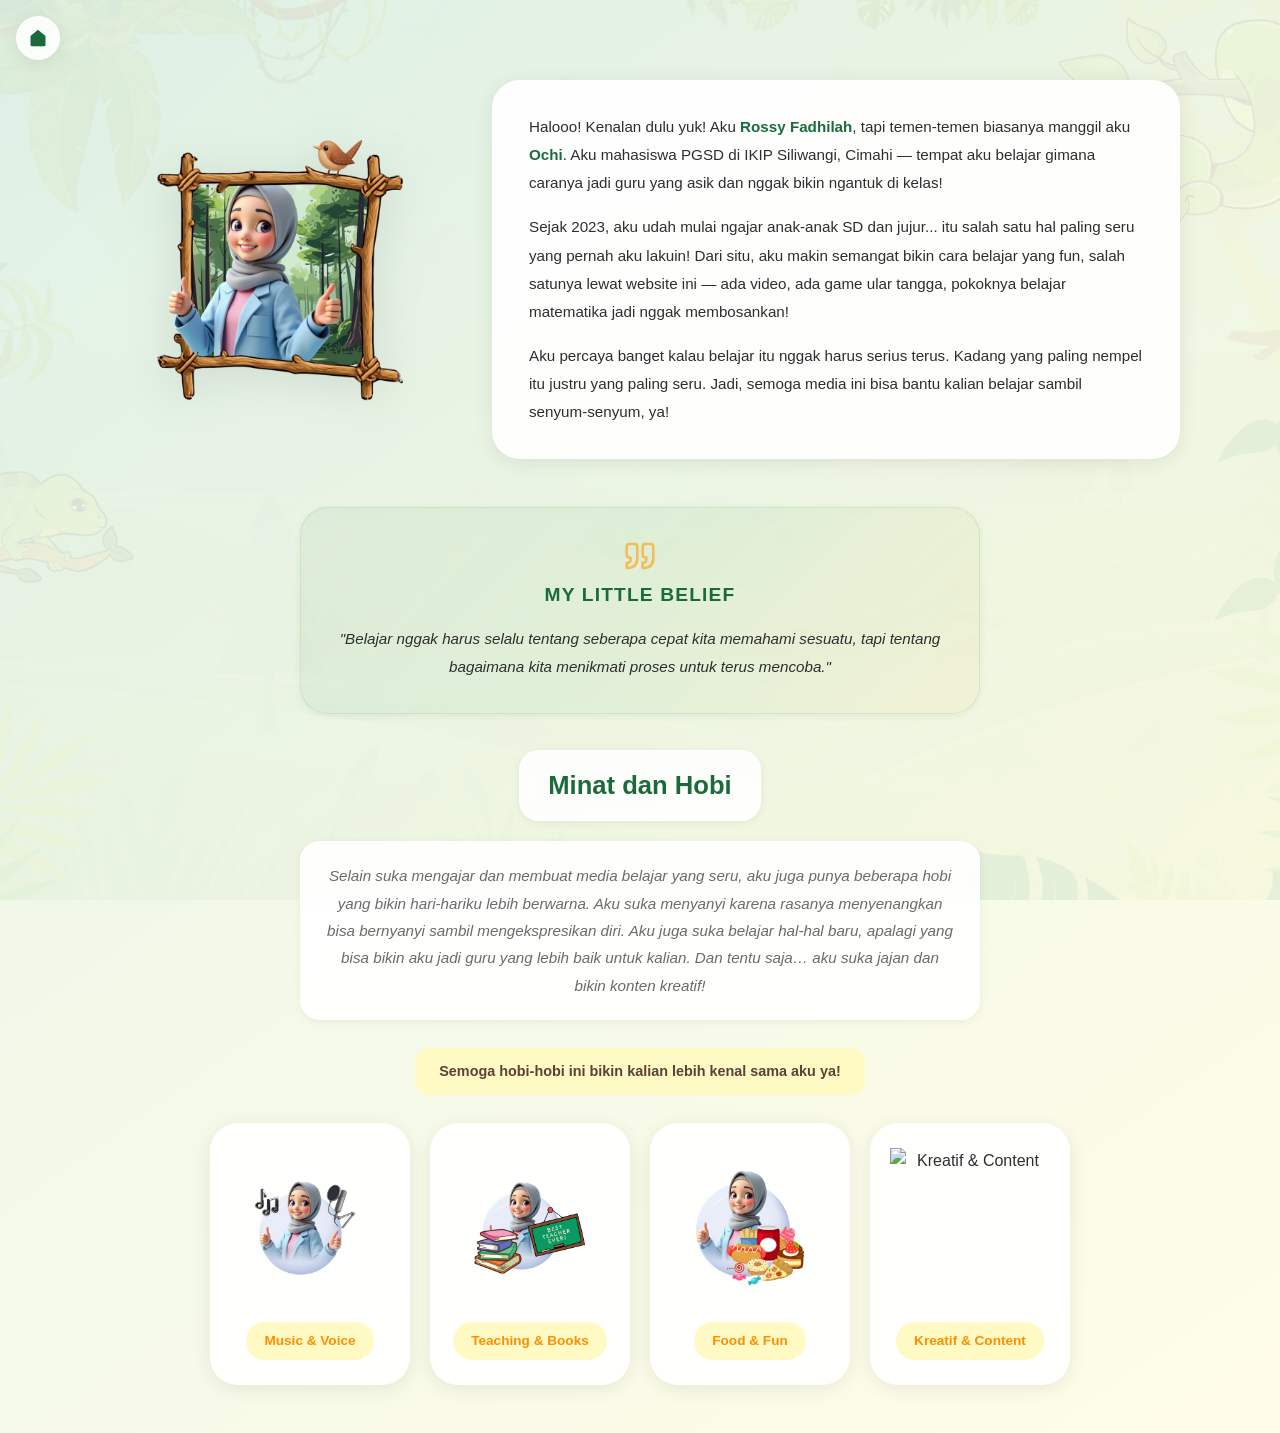
==== about-us.html @ 82b12e76 "v1" ====
<!DOCTYPE html>
<html lang="id">
<head>
  <meta charset="UTF-8">
  <meta name="viewport" content="width=device-width, initial-scale=1.0">
  <title>About Me — Ochi</title>
  <meta name="description" content="Tentang Rossy Fadhilah (Ochi) — kreator media pembelajaran matematika interaktif.">
  <link rel="icon" href="asset/profile-abous-us-2.png" type="image/x-icon">
  <link href="https://fonts.googleapis.com/css2?family=Poppins:wght@400;600;700;800&display=swap" rel="stylesheet">
  <link rel="stylesheet" href="css/base.css">
  <link rel="stylesheet" href="css/about-us.css">
</head>
<body>
  <!-- Back Button -->
  <a href="index.html" class="back-home-btn" aria-label="Kembali ke Home">
    <svg viewBox="0 0 24 24"><path d="M3 9.5L12 2l9 7.5V20a2 2 0 0 1-2 2H5a2 2 0 0 1-2-2V9.5z"/><polyline points="9 22 9 12 15 12 15 22" fill="none" stroke="var(--color-forest)" stroke-width="2"/></svg>
  </a>

  <main class="about-shell">
    <!-- Profile Hero -->
    <section class="profile-hero">
      <div class="profile-image-wrapper">
        <img class="profile-image" src="asset/profile about us.png" alt="Rossy Fadhilah — Ochi">
      </div>
      <div class="bio-card">
        <p>
          Halooo! Kenalan dulu yuk! Aku <strong>Rossy Fadhilah</strong>, tapi temen-temen biasanya manggil aku <strong>Ochi</strong>. Aku mahasiswa PGSD di IKIP Siliwangi, Cimahi — tempat aku belajar gimana caranya jadi guru yang asik dan nggak bikin ngantuk di kelas!
        </p>
        <p>
          Sejak 2023, aku udah mulai ngajar anak-anak SD dan jujur... itu salah satu hal paling seru yang pernah aku lakuin! Dari situ, aku makin semangat bikin cara belajar yang fun, salah satunya lewat website ini — ada video, ada game ular tangga, pokoknya belajar matematika jadi nggak membosankan!
        </p>
        <p>
          Aku percaya banget kalau belajar itu nggak harus serius terus. Kadang yang paling nempel itu justru yang paling seru. Jadi, semoga media ini bisa bantu kalian belajar sambil senyum-senyum, ya!
        </p>
      </div>
    </section>

    <!-- MY LITTLE BELIEF Quote -->
    <section class="belief-section">
      <div class="belief-card">
        <div class="belief-icon">
          <svg viewBox="0 0 24 24" fill="none" stroke="currentColor" stroke-width="2" stroke-linecap="round" stroke-linejoin="round"><path d="M3 21c3 0 7-1 7-8V5c0-1.25-.756-2.017-2-2H4c-1.25 0-2 .75-2 1.972V11c0 1.25.75 2 2 2 1 0 1 0 1 1v1c0 1-1 2-2 2s-1 .008-1 1.031V21z"/><path d="M15 21c3 0 7-1 7-8V5c0-1.25-.757-2.017-2-2h-4c-1.25 0-2 .75-2 1.972V11c0 1.25.75 2 2 2h.75c0 2.25.25 4-2.75 4v3c0 1 0 1 1 1z"/></svg>
        </div>
        <h3 class="belief-title">MY LITTLE BELIEF</h3>
        <blockquote class="belief-quote">
          "Belajar nggak harus selalu tentang seberapa cepat kita memahami sesuatu, tapi tentang bagaimana kita menikmati proses untuk terus mencoba."
        </blockquote>
      </div>
    </section>

    <!-- Interests Section -->
    <section class="interests-section">
      <h2 class="interests-title">Minat dan Hobi</h2>

      <div class="interests-desc">
        Selain suka mengajar dan membuat media belajar yang seru, aku juga punya beberapa hobi yang bikin hari-hariku lebih berwarna. Aku suka menyanyi karena rasanya menyenangkan bisa bernyanyi sambil mengekspresikan diri. Aku juga suka belajar hal-hal baru, apalagi yang bisa bikin aku jadi guru yang lebih baik untuk kalian. Dan tentu saja… aku suka jajan dan bikin konten kreatif!
      </div>

      <div class="interests-tagline">
        Semoga hobi-hobi ini bikin kalian lebih kenal sama aku ya!
      </div>

      <div class="interest-grid">
        <div class="interest-card">
          <img src="asset/intro 1.png" alt="Menyanyi">
          <span class="interest-label">Music &amp; Voice</span>
        </div>
        <div class="interest-card">
          <img src="asset/intro 2.png" alt="Mengajar &amp; Membaca">
          <span class="interest-label">Teaching &amp; Books</span>
        </div>
        <div class="interest-card">
          <img src="asset/intro 3.png" alt="Jajan &amp; Kuliner">
          <span class="interest-label">Food &amp; Fun</span>
        </div>
        <div class="interest-card">
          <img src="asset/intro 4.png" alt="Kreatif &amp; Content">
          <span class="interest-label">Kreatif &amp; Content</span>
        </div>
      </div>
    </section>
  </main>

  <script>
  document.addEventListener('DOMContentLoaded', function() {
    document.body.classList.add('ready');

    // Back button page transition
    var backBtn = document.querySelector('.back-home-btn');
    if (backBtn) {
      backBtn.addEventListener('click', function(e) {
        if (e.button === 0 && !e.ctrlKey && !e.metaKey) {
          e.preventDefault();
          document.body.style.opacity = '0';
          setTimeout(function() { window.location.href = backBtn.getAttribute('href'); }, 400);
        }
      });
    }
  });
  </script>
</body>
</html>
---- css/base.css ----
/* ============================================
   BASE.CSS — Shared Design System
   Game Ular Tangga Matematika
   ============================================ */

/* ---------- Design Tokens ---------- */
:root {
  /* Primary palette — nature theme */
  --color-forest: #1a6b3c;
  --color-forest-light: #2d8a54;
  --color-leaf: #4caf50;
  --color-leaf-light: #81c784;
  --color-leaf-pale: #c8e6c9;

  /* Warm accents */
  --color-gold: #f9a825;
  --color-gold-light: #fdd835;
  --color-gold-pale: #fff9c4;
  --color-amber: #ff8f00;
  --color-wood: #5d4037;
  --color-wood-light: #8d6e63;

  /* Neutrals */
  --color-cream: #fefdf6;
  --color-cream-dark: #f5f0e1;
  --color-text: #2e2e2e;
  --color-text-muted: #6b6b6b;
  --color-text-light: #999;

  /* Surfaces */
  --surface-glass: rgba(255, 255, 255, 0.72);
  --surface-glass-strong: rgba(255, 255, 255, 0.88);
  --surface-card: rgba(255, 255, 255, 0.92);
  --surface-overlay: rgba(0, 0, 0, 0.4);

  /* Shadows */
  --shadow-sm: 0 2px 8px rgba(0, 0, 0, 0.06);
  --shadow-md: 0 4px 20px rgba(0, 0, 0, 0.08);
  --shadow-lg: 0 8px 40px rgba(0, 0, 0, 0.12);
  --shadow-glow: 0 4px 24px rgba(76, 175, 80, 0.15);

  /* ---- Tema Papan Kayu (dipakai semua pop up) ---- */
  --wood-dark: #74441b;
  --wood-mid: #8d5524;
  --wood-base: #b26933;
  --wood-cream: #fff8e1;
  --wood-ink: #4a3520;
  --paper-1: #fffaf0;
  --paper-2: #fff4de;

  /* bingkai kayu: tepi gelap + garis krem di dalam + bayangan tebal */
  --wood-frame-shadow:
    0 10px 0 rgba(74, 40, 14, 0.45),
    0 18px 44px rgba(0, 0, 0, 0.4),
    inset 0 0 0 3px rgba(255, 244, 214, 0.35);
  /* kartu kertas di atas kayu */
  --paper-shadow:
    0 5px 0 rgba(90, 54, 26, 0.35),
    0 10px 22px rgba(0, 0, 0, 0.22),
    inset 0 2px 0 rgba(255, 255, 255, 0.85);
  /* teks krem langsung di atas kayu */
  --wood-text-shadow:
    2px 2px 0 #5a3610, -2px 2px 0 #5a3610,
    2px -2px 0 #5a3610, -2px -2px 0 #5a3610,
    0 5px 10px rgba(0, 0, 0, 0.35);

  /* Typography */
  /* Font ramah anak: Baloo 2 (bulat & tebal) untuk judul,
     Nunito (bulat & mudah dibaca) untuk teks isi */
  --font-main: 'Nunito', 'Segoe UI', Arial, sans-serif;
  --font-display: 'Baloo 2', 'Nunito', 'Segoe UI', sans-serif;

  /* Spacing */
  --space-xs: 4px;
  --space-sm: 8px;
  --space-md: 16px;
  --space-lg: 24px;
  --space-xl: 40px;
  --space-2xl: 64px;

  /* Radius */
  --radius-sm: 8px;
  --radius-md: 14px;
  --radius-lg: 20px;
  --radius-xl: 28px;
  --radius-full: 999px;

  /* Transitions */
  --ease-out: cubic-bezier(0.25, 0.46, 0.45, 0.94);
  --ease-spring: cubic-bezier(0.34, 1.56, 0.64, 1);
  --duration-fast: 150ms;
  --duration-normal: 250ms;
  --duration-slow: 400ms;

  /* Audio controls */
  --audio-btn-size: clamp(36px, 5vw, 44px);
}

/* ---------- Reset & Base ---------- */
*,
*::before,
*::after {
  box-sizing: border-box;
  margin: 0;
  padding: 0;
}

html {
  -webkit-text-size-adjust: 100%;
  scroll-behavior: smooth;
}

body {
  font-family: var(--font-main);
  font-weight: 400;
  color: var(--color-text);
  line-height: 1.6;
  -webkit-font-smoothing: antialiased;
  -moz-osx-font-smoothing: grayscale;
  overflow-x: hidden;
}

img {
  max-width: 100%;
  height: auto;
  display: block;
}

a {
  color: inherit;
  text-decoration: none;
}

button {
  font-family: inherit;
  cursor: pointer;
  border: none;
  background: none;
}

/* ---------- Background ---------- */
.bg-nature {
  background: linear-gradient(145deg, #e8f5e9 0%, #f1f8e9 30%, #fffde7 70%, #fff8e1 100%);
  min-height: 100vh;
  position: relative;
}

.bg-nature::before {
  content: '';
  position: fixed;
  inset: 0;
  background: url('../asset/backgrround_lp.png') no-repeat center center / cover;
  opacity: 0.15;
  z-index: 0;
  pointer-events: none;
}

/* ---------- Typography ---------- */
.heading-xl {
  font-family: var(--font-display);
  font-size: clamp(1.75rem, 4vw, 2.75rem);
  font-weight: 800;
  line-height: 1.2;
  letter-spacing: -0.02em;
  color: var(--color-forest);
}

.heading-lg {
  font-family: var(--font-display);
  font-size: clamp(1.35rem, 3vw, 2rem);
  font-weight: 700;
  line-height: 1.3;
  color: var(--color-wood);
}

.heading-md {
  font-family: var(--font-display);
  font-size: clamp(1.1rem, 2.5vw, 1.5rem);
  font-weight: 700;
  line-height: 1.35;
  color: var(--color-wood);
}

.text-body {
  font-size: clamp(0.9rem, 1.5vw, 1.05rem);
  line-height: 1.7;
  color: var(--color-text-muted);
}

.text-small {
  font-size: clamp(0.78rem, 1.2vw, 0.88rem);
  color: var(--color-text-muted);
}

/* ---------- Glass Card ---------- */
.card {
  background: var(--surface-card);
  border: 1px solid rgba(255, 255, 255, 0.6);
  border-radius: var(--radius-lg);
  box-shadow: var(--shadow-md);
  backdrop-filter: blur(12px);
  -webkit-backdrop-filter: blur(12px);
  transition: transform var(--duration-normal) var(--ease-out),
              box-shadow var(--duration-normal) var(--ease-out);
}

.card:hover {
  transform: translateY(-4px);
  box-shadow: var(--shadow-lg);
}

/* ---------- Buttons ---------- */
.btn {
  display: inline-flex;
  align-items: center;
  justify-content: center;
  gap: var(--space-sm);
  padding: 12px 28px;
  font-family: var(--font-main);
  font-weight: 700;
  font-size: clamp(0.85rem, 1.5vw, 1rem);
  border-radius: var(--radius-full);
  border: none;
  cursor: pointer;
  transition: all var(--duration-normal) var(--ease-out);
  text-decoration: none;
  line-height: 1.2;
  white-space: nowrap;
}

.btn-primary {
  background: linear-gradient(135deg, var(--color-forest) 0%, var(--color-forest-light) 100%);
  color: white;
  box-shadow: 0 4px 16px rgba(26, 107, 60, 0.3);
}

.btn-primary:hover {
  transform: translateY(-2px);
  box-shadow: 0 6px 24px rgba(26, 107, 60, 0.4);
  filter: brightness(1.08);
}

.btn-primary:active {
  transform: translateY(0);
  box-shadow: 0 2px 8px rgba(26, 107, 60, 0.3);
}

.btn-secondary {
  background: var(--surface-glass-strong);
  color: var(--color-forest);
  border: 1.5px solid rgba(76, 175, 80, 0.25);
  box-shadow: var(--shadow-sm);
}

.btn-secondary:hover {
  background: white;
  border-color: var(--color-leaf);
  transform: translateY(-2px);
  box-shadow: var(--shadow-md);
}

.btn-lg {
  padding: 16px 40px;
  font-size: clamp(1rem, 2vw, 1.2rem);
  font-weight: 800;
  border-radius: var(--radius-full);
}

.btn-gold {
  background: linear-gradient(135deg, var(--color-gold) 0%, var(--color-amber) 100%);
  color: white;
  box-shadow: 0 4px 16px rgba(249, 168, 37, 0.35);
}

.btn-gold:hover {
  transform: translateY(-2px);
  box-shadow: 0 6px 24px rgba(249, 168, 37, 0.45);
  filter: brightness(1.06);
}

/* ---------- Back Button (shared) ---------- */
.back-home-btn {
  position: fixed;
  top: var(--space-md);
  left: var(--space-md);
  z-index: 100;
  width: 44px;
  height: 44px;
  border-radius: 50%;
  background: var(--surface-glass-strong);
  border: 1.5px solid rgba(255, 255, 255, 0.5);
  box-shadow: var(--shadow-md);
  display: flex;
  align-items: center;
  justify-content: center;
  transition: all var(--duration-normal) var(--ease-out);
  backdrop-filter: blur(12px);
  -webkit-backdrop-filter: blur(12px);
}

.back-home-btn:hover {
  transform: scale(1.1);
  box-shadow: var(--shadow-lg);
  background: white;
}

.back-home-btn svg {
  width: 20px;
  height: 20px;
  fill: var(--color-forest);
}

/* ---------- Audio Controls (shared) ---------- */
.audio-controls {
  position: fixed;
  top: var(--space-md);
  right: var(--space-md);
  z-index: 100;
  display: flex;
  align-items: center;
  gap: var(--space-sm);
}

.audio-btn {
  width: var(--audio-btn-size);
  height: var(--audio-btn-size);
  border-radius: 50%;
  background: var(--surface-glass-strong);
  border: 1.5px solid rgba(255, 255, 255, 0.5);
  box-shadow: var(--shadow-sm);
  display: flex;
  align-items: center;
  justify-content: center;
  transition: all var(--duration-fast) var(--ease-out);
  backdrop-filter: blur(12px);
  -webkit-backdrop-filter: blur(12px);
  cursor: pointer;
  padding: 0;
}

.audio-btn:hover {
  background: white;
  box-shadow: var(--shadow-md);
  transform: scale(1.05);
}

.audio-btn svg {
  width: 20px;
  height: 20px;
  stroke: var(--color-forest);
  fill: none;
  stroke-width: 2;
  stroke-linecap: round;
  stroke-linejoin: round;
}

.audio-btn.muted svg {
  stroke: var(--color-text-light);
}

.audio-panel {
  position: absolute;
  top: calc(var(--audio-btn-size) + 8px);
  right: 0;
  background: var(--surface-glass-strong);
  border: 1px solid rgba(255, 255, 255, 0.5);
  border-radius: var(--radius-md);
  box-shadow: var(--shadow-lg);
  padding: 12px 16px;
  display: flex;
  align-items: center;
  gap: 10px;
  backdrop-filter: blur(16px);
  -webkit-backdrop-filter: blur(16px);
  opacity: 0;
  transform: translateY(-8px) scale(0.95);
  pointer-events: none;
  transition: all var(--duration-normal) var(--ease-out);
  min-width: 180px;
}

.audio-panel.show {
  opacity: 1;
  transform: translateY(0) scale(1);
  pointer-events: auto;
}

.audio-panel .vol-icon {
  width: 16px;
  height: 16px;
  stroke: var(--color-forest);
  fill: none;
  stroke-width: 2;
  cursor: pointer;
  flex-shrink: 0;
}

.audio-panel .vol-label {
  font-size: 0.75rem;
  color: var(--color-text-muted);
  font-weight: 600;
  min-width: 22px;
  text-align: center;
  flex-shrink: 0;
}

.volume-slider {
  -webkit-appearance: none;
  appearance: none;
  width: 90px;
  height: 4px;
  border-radius: 4px;
  background: linear-gradient(90deg, var(--color-leaf-light), var(--color-forest));
  outline: none;
  flex-shrink: 1;
}

.volume-slider::-webkit-slider-thumb {
  -webkit-appearance: none;
  appearance: none;
  width: 14px;
  height: 14px;
  border-radius: 50%;
  background: var(--color-forest);
  border: 2px solid white;
  box-shadow: 0 1px 4px rgba(0, 0, 0, 0.2);
  cursor: pointer;
  transition: transform var(--duration-fast) var(--ease-out);
}

.volume-slider::-webkit-slider-thumb:hover {
  transform: scale(1.2);
}

.volume-slider::-moz-range-thumb {
  width: 14px;
  height: 14px;
  border-radius: 50%;
  background: var(--color-forest);
  border: 2px solid white;
  box-shadow: 0 1px 4px rgba(0, 0, 0, 0.2);
  cursor: pointer;
}

.volume-slider::-moz-range-track {
  height: 4px;
  border-radius: 4px;
  background: linear-gradient(90deg, var(--color-leaf-light), var(--color-forest));
}

/* ---------- Page Transitions ---------- */
.page-transition {
  position: fixed;
  inset: 0;
  background: var(--color-cream);
  z-index: 10000;
  pointer-events: none;
  transition: opacity 0.6s var(--ease-out);
}

.page-transition.fade-out {
  opacity: 0;
}

.page-transition.fade-in {
  opacity: 1;
  pointer-events: all;
}

/* Body fade */
body.page-entering {
  opacity: 0;
  transition: opacity 0.5s var(--ease-out);
}

body.page-ready {
  opacity: 1;
  transition: opacity 0.5s var(--ease-out);
}

/* ---------- Modal ---------- */
.modal-backdrop {
  position: fixed;
  inset: 0;
  background: var(--surface-overlay);
  z-index: 1000;
  display: flex;
  align-items: center;
  justify-content: center;
  padding: var(--space-md);
  opacity: 0;
  pointer-events: none;
  transition: opacity var(--duration-normal) var(--ease-out);
  backdrop-filter: blur(4px);
  -webkit-backdrop-filter: blur(4px);
}

.modal-backdrop.open {
  opacity: 1;
  pointer-events: auto;
}

.modal-box {
  background: var(--color-cream);
  border-radius: var(--radius-xl);
  box-shadow: var(--shadow-lg);
  width: min(90vw, 560px);
  max-height: 85vh;
  overflow: hidden;
  transform: translateY(24px) scale(0.96);
  transition: transform var(--duration-slow) var(--ease-spring);
}

.modal-backdrop.open .modal-box {
  transform: translateY(0) scale(1);
}

.modal-close {
  position: absolute;
  top: 12px;
  right: 12px;
  width: 36px;
  height: 36px;
  border-radius: 50%;
  background: var(--surface-glass);
  border: none;
  cursor: pointer;
  display: flex;
  align-items: center;
  justify-content: center;
  transition: all var(--duration-fast) var(--ease-out);
  z-index: 2;
}

.modal-close:hover {
  background: rgba(0, 0, 0, 0.08);
}

.modal-close svg {
  width: 18px;
  height: 18px;
  stroke: var(--color-text-muted);
  stroke-width: 2;
  stroke-linecap: round;
}

/* ---------- Badge / Chip ---------- */
.badge {
  display: inline-flex;
  align-items: center;
  gap: 6px;
  padding: 6px 14px;
  border-radius: var(--radius-full);
  font-size: 0.78rem;
  font-weight: 700;
  letter-spacing: 0.02em;
}

.badge-forest {
  background: var(--color-forest);
  color: white;
}

.badge-gold {
  background: var(--color-gold-pale);
  color: var(--color-amber);
}

/* ---------- Container ---------- */
.container {
  width: min(1200px, 100% - 32px);
  margin-inline: auto;
}

/* ---------- Section spacing ---------- */
.section {
  padding: var(--space-xl) 0;
  position: relative;
  z-index: 1;
}

/* ---------- Falling Leaves ---------- */
.falling-leaves {
  pointer-events: none;
  position: fixed;
  inset: 0;
  z-index: 0;
  overflow: hidden;
}

.falling-leaves .leaf {
  position: absolute;
  width: 28px;
  height: 30px;
  opacity: 0.6;
  pointer-events: none;
  will-change: transform, opacity;
}

.falling-leaves .leaf svg {
  width: 100%;
  height: 100%;
}

/* Leaf color variants */
.falling-leaves .leaf.green svg .leafShape { fill: #81c784; stroke: #4caf50; }
.falling-leaves .leaf.lime svg .leafShape { fill: #aed581; stroke: #7cb342; }
.falling-leaves .leaf.gold svg .leafShape { fill: #ffd54f; stroke: #f9a825; }
.falling-leaves .leaf.amber svg .leafShape { fill: #ffb74d; stroke: #ef6c00; }
.falling-leaves .leaf.teal svg .leafShape { fill: #80cbc4; stroke: #00897b; }
.falling-leaves .leaf.sage svg .leafShape { fill: #a5d6a7; stroke: #66bb6a; }

@keyframes leaf-fall {
  from {
    transform: rotate(var(--leaf-start-rot, 0deg));
    opacity: 0.6;
  }
  to {
    transform: translateY(calc(100vh + 60px)) translateX(var(--leaf-drift, 0px)) rotate(var(--leaf-end-rot, 360deg));
    opacity: 0;
  }
}

/* ---------- Copyright ---------- */
.copyright {
  text-align: center;
  padding: var(--space-md) 0;
  font-size: 0.8rem;
  color: var(--color-text-light);
  position: relative;
  z-index: 1;
}

/* ---------- Responsive ---------- */
@media (max-width: 768px) {
  .back-home-btn {
    width: 38px;
    height: 38px;
    top: 12px;
    left: 12px;
  }

  .back-home-btn svg {
    width: 17px;
    height: 17px;
  }

  .audio-controls {
    top: 12px;
    right: 12px;
  }
}

@media (max-width: 480px) {
  .back-home-btn {
    width: 34px;
    height: 34px;
    top: 10px;
    left: 10px;
  }

  .audio-controls {
    top: 10px;
    right: 10px;
  }
}
---- css/about-us.css ----
/* ============================================
   ABOUT-US.CSS — About Me / Profile Page
   ============================================ */

body {
  min-height: 100vh;
  background: linear-gradient(145deg, #e8f5e9 0%, #f1f8e9 40%, #fffde7 100%);
  opacity: 0;
  transition: opacity 0.6s var(--ease-out);
}

body.ready { opacity: 1; }

body::before {
  content: '';
  position: fixed;
  inset: 0;
  background: url('../asset/backgrround_lp.png') no-repeat center center / cover;
  opacity: 0.08;
  z-index: 0;
  pointer-events: none;
}

/* Layout shell */
.about-shell {
  position: relative;
  z-index: 1;
  width: min(1080px, calc(100% - 32px));
  margin: 0 auto;
  padding: 80px 0 48px;
}

/* Profile Hero Section */
.profile-hero {
  display: grid;
  grid-template-columns: 360px 1fr;
  gap: 32px;
  align-items: center;
  margin-bottom: 48px;
}

.profile-image-wrapper {
  display: flex;
  justify-content: center;
}

.profile-image {
  width: 100%;
  max-width: 360px;
  height: auto;
  border-radius: var(--radius-xl);
  animation: float-gentle 3.5s ease-in-out infinite alternate;
  filter: drop-shadow(0 8px 24px rgba(0, 0, 0, 0.1));
}

@keyframes float-gentle {
  0% { transform: translateY(0); }
  100% { transform: translateY(-18px); }
}

/* Bio Card */
.bio-card {
  background: var(--surface-card);
  border: 1px solid rgba(255, 255, 255, 0.5);
  border-radius: var(--radius-xl);
  box-shadow: var(--shadow-md);
  padding: 32px 36px;
  backdrop-filter: blur(10px);
  -webkit-backdrop-filter: blur(10px);
}

.bio-card p {
  font-size: 0.95rem;
  color: var(--color-text);
  line-height: 1.85;
  margin: 0;
}

.bio-card p + p {
  margin-top: 16px;
}

.bio-card strong {
  color: var(--color-forest);
  font-weight: 700;
}

/* MY LITTLE BELIEF Section */
.belief-section {
  margin-bottom: 36px;
}

.belief-card {
  max-width: 680px;
  margin: 0 auto;
  padding: 32px 36px;
  text-align: center;
  background: linear-gradient(135deg, rgba(26,107,60,0.06) 0%, rgba(76,175,80,0.08) 50%, rgba(249,168,37,0.06) 100%);
  border: 1px solid rgba(76,175,80,0.15);
  border-radius: var(--radius-xl);
  box-shadow: var(--shadow-sm);
  position: relative;
}

.belief-icon {
  display: flex;
  justify-content: center;
  margin-bottom: 8px;
}

.belief-icon svg {
  width: 32px;
  height: 32px;
  color: var(--color-gold);
  opacity: 0.7;
}

.belief-title {
  font-family: var(--font-display);
  font-size: clamp(1rem, 2.5vw, 1.2rem);
  font-weight: 800;
  color: var(--color-forest);
  letter-spacing: 0.06em;
  margin-bottom: 14px;
}

.belief-quote {
  font-size: 0.95rem;
  line-height: 1.85;
  color: var(--color-text);
  font-style: italic;
  margin: 0;
  padding: 0;
  border: none;
}

/* Interests Section */
.interests-section {
  text-align: center;
  margin-top: 12px;
}

.interests-title {
  display: inline-flex;
  align-items: center;
  gap: 10px;
  padding: 14px 28px;
  border-radius: var(--radius-lg);
  background: var(--surface-glass-strong);
  border: 1px solid rgba(255, 255, 255, 0.5);
  box-shadow: var(--shadow-sm);
  backdrop-filter: blur(8px);
  -webkit-backdrop-filter: blur(8px);
  font-family: var(--font-display);
  font-size: clamp(1.2rem, 3vw, 1.6rem);
  font-weight: 800;
  color: var(--color-forest);
  margin-bottom: 20px;
}

.interests-desc {
  max-width: 680px;
  margin: 0 auto 28px;
  padding: 20px 24px;
  background: var(--surface-card);
  border: 1px solid rgba(255, 255, 255, 0.5);
  border-radius: var(--radius-lg);
  box-shadow: var(--shadow-sm);
  backdrop-filter: blur(8px);
  -webkit-backdrop-filter: blur(8px);
  font-size: 0.95rem;
  color: var(--color-text-muted);
  line-height: 1.8;
  font-style: italic;
}

.interests-tagline {
  display: inline-block;
  padding: 12px 24px;
  border-radius: var(--radius-md);
  background: var(--color-gold-pale);
  color: var(--color-wood);
  font-weight: 700;
  font-size: 0.9rem;
  margin-bottom: 28px;
  animation: float-tag 2.4s ease-in-out infinite;
}

@keyframes float-tag {
  0%, 100% { transform: translateY(0); }
  50% { transform: translateY(-10px); }
}

/* Interest Cards Grid */
.interest-grid {
  display: grid;
  grid-template-columns: repeat(4, 1fr);
  gap: 20px;
  max-width: 860px;
  margin: 0 auto;
}

.interest-card {
  background: var(--surface-card);
  border: 1px solid rgba(255, 255, 255, 0.5);
  border-radius: var(--radius-xl);
  box-shadow: var(--shadow-md);
  padding: 24px 16px;
  display: flex;
  flex-direction: column;
  align-items: center;
  gap: 14px;
  transition: all var(--duration-normal) var(--ease-out);
  backdrop-filter: blur(8px);
  -webkit-backdrop-filter: blur(8px);
}

.interest-card:hover {
  transform: translateY(-6px);
  box-shadow: var(--shadow-lg);
}

.interest-card img {
  width: 160px;
  height: 160px;
  object-fit: contain;
  transition: transform var(--duration-normal) var(--ease-out);
}

.interest-card:hover img {
  transform: scale(1.08);
}

.interest-card .interest-label {
  padding: 8px 18px;
  border-radius: var(--radius-full);
  background: var(--color-gold-pale);
  color: var(--color-amber);
  font-weight: 700;
  font-size: 0.85rem;
}

/* Responsive */
@media (max-width: 900px) {
  .about-shell {
    padding-top: 64px;
  }

  .profile-hero {
    grid-template-columns: 1fr;
    gap: 24px;
    text-align: center;
  }

  .profile-image {
    max-width: 280px;
    margin: 0 auto;
  }

  .bio-card {
    padding: 24px;
  }
}

@media (max-width: 740px) {
  .interest-grid {
    grid-template-columns: repeat(2, 1fr);
    gap: 14px;
  }
}

@media (max-width: 640px) {
  .interest-card {
    padding: 18px 10px;
  }

  .interest-card img {
    width: 80px;
    height: 80px;
  }

  .belief-card {
    padding: 24px 20px;
  }
}

@media (max-width: 480px) {
  .about-shell {
    padding-top: 56px;
    width: min(100vw - 20px, 1080px);
  }

  .profile-image {
    max-width: 220px;
  }

  .bio-card {
    padding: 20px 18px;
  }

  .bio-card p {
    font-size: 0.9rem;
  }

  .interest-grid {
    gap: 10px;
  }

  .interest-card img {
    width: 60px;
    height: 60px;
  }

  .interest-card .interest-label {
    font-size: 0.75rem;
    padding: 6px 12px;
  }
}
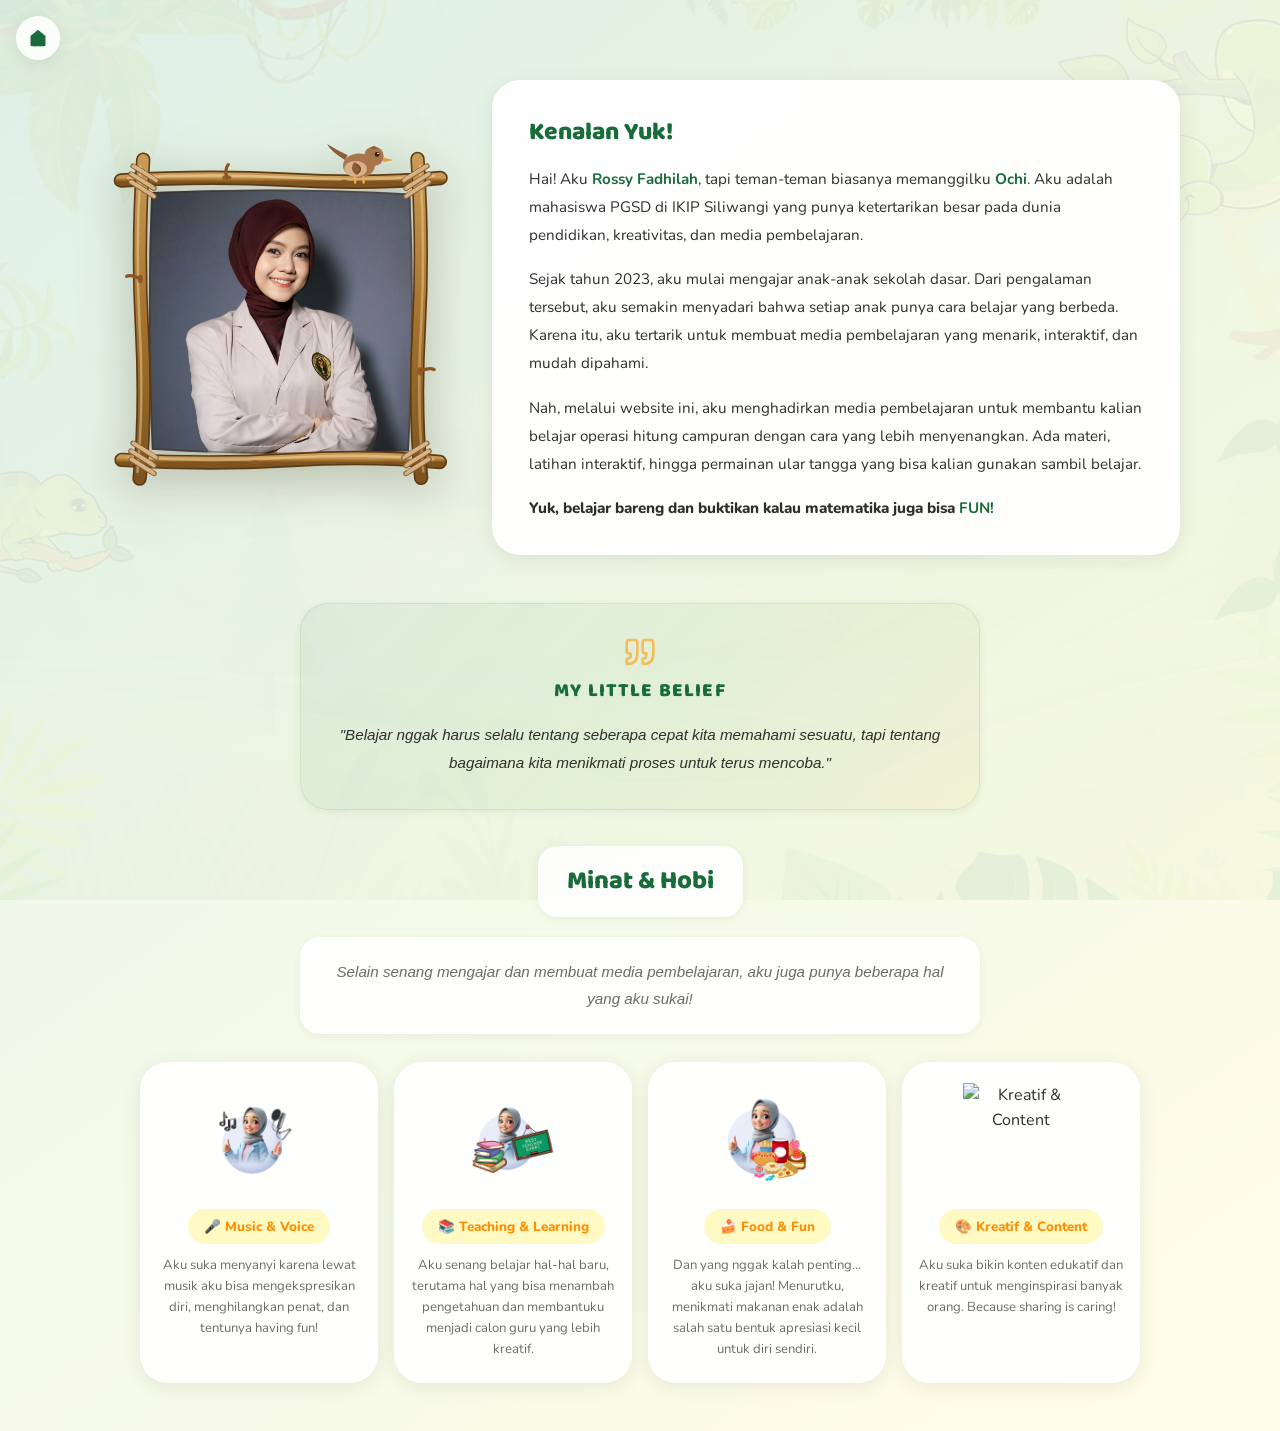
==== commit 9375cdc2: "v1.2" ====
--- a/about-us.html
+++ b/about-us.html
@@ -6,7 +6,7 @@
   <title>About Me — Ochi</title>
   <meta name="description" content="Tentang Rossy Fadhilah (Ochi) — kreator media pembelajaran matematika interaktif.">
   <link rel="icon" href="asset/profile-abous-us-2.png" type="image/x-icon">
-  <link href="https://fonts.googleapis.com/css2?family=Poppins:wght@400;600;700;800&display=swap" rel="stylesheet">
+  <link href="https://fonts.googleapis.com/css2?family=Baloo+2:wght@400..800&family=Nunito:wght@400;600;700;800&display=swap" rel="stylesheet">
   <link rel="stylesheet" href="css/base.css">
   <link rel="stylesheet" href="css/about-us.css">
 </head>
@@ -20,17 +20,131 @@
     <!-- Profile Hero -->
     <section class="profile-hero">
       <div class="profile-image-wrapper">
-        <img class="profile-image" src="asset/profile about us.png" alt="Rossy Fadhilah — Ochi">
+        <!-- Foto asli di dalam bingkai ranting.
+             Bingkai digambar SVG (bukan potongan gambar) supaya tajam di
+             segala ukuran dan mudah disesuaikan. -->
+        <svg class="profile-frame" viewBox="0 0 1000 1000" role="img"
+             aria-label="Foto Rossy Fadhilah (Ochi) dalam bingkai ranting">
+          <defs>
+            <clipPath id="ochiOpening">
+              <path d="M142 150 Q500 134 862 154 Q878 500 858 870
+                       Q500 888 144 866 Q128 500 142 150 Z"/>
+            </clipPath>
+            <linearGradient id="twigBody" x1="0" y1="0" x2="0" y2="1">
+              <stop offset="0" stop-color="#c99a55"/>
+              <stop offset="0.45" stop-color="#a9762f"/>
+              <stop offset="1" stop-color="#7d5320"/>
+            </linearGradient>
+          </defs>
+
+          <!-- FOTO -->
+          <image href="asset/profile-ochi.jpg" x="128" y="136" width="748" height="748"
+                 preserveAspectRatio="xMidYMid slice" clip-path="url(#ochiOpening)"/>
+          <!-- bayangan tipis di tepi dalam supaya foto terasa masuk ke bingkai -->
+          <path d="M142 150 Q500 134 862 154 Q878 500 858 870
+                   Q500 888 144 866 Q128 500 142 150 Z"
+                fill="none" stroke="rgba(60,35,10,0.35)" stroke-width="10"
+                clip-path="url(#ochiOpening)"/>
+
+          <!-- RANTING: tiap batang digambar 3 lapis (tepi gelap, badan, sorotan) -->
+          <g class="twigs" fill="none" stroke-linecap="round">
+            <!-- atas -->
+            <path d="M58 118 Q300 104 520 116 Q752 129 946 111" stroke="#5d3a13" stroke-width="40"/>
+            <path d="M58 118 Q300 104 520 116 Q752 129 946 111" stroke="url(#twigBody)" stroke-width="31"/>
+            <path d="M78 111 Q300 98 520 110 Q740 122 928 105" stroke="rgba(255,232,190,0.45)" stroke-width="7"/>
+            <!-- bawah -->
+            <path d="M60 894 Q300 908 520 895 Q752 881 944 900" stroke="#5d3a13" stroke-width="40"/>
+            <path d="M60 894 Q300 908 520 895 Q752 881 944 900" stroke="url(#twigBody)" stroke-width="31"/>
+            <path d="M80 887 Q300 901 520 888 Q740 875 926 893" stroke="rgba(255,232,190,0.40)" stroke-width="7"/>
+            <!-- kiri -->
+            <path d="M120 60 Q104 300 116 520 Q129 754 110 946" stroke="#5d3a13" stroke-width="40"/>
+            <path d="M120 60 Q104 300 116 520 Q129 754 110 946" stroke="url(#twigBody)" stroke-width="31"/>
+            <path d="M113 80 Q98 300 110 520 Q122 742 104 928" stroke="rgba(255,232,190,0.40)" stroke-width="7"/>
+            <!-- kanan -->
+            <path d="M882 58 Q898 300 886 520 Q873 754 892 944" stroke="#5d3a13" stroke-width="40"/>
+            <path d="M882 58 Q898 300 886 520 Q873 754 892 944" stroke="url(#twigBody)" stroke-width="31"/>
+            <path d="M889 78 Q904 300 892 520 Q879 742 898 926" stroke="rgba(255,232,190,0.35)" stroke-width="7"/>
+          </g>
+
+          <!-- Tonjolan kecil / mata ranting -->
+          <g fill="#8d5524" opacity="0.85">
+            <ellipse cx="352" cy="110" rx="13" ry="7"/>
+            <ellipse cx="678" cy="121" rx="11" ry="6"/>
+            <ellipse cx="112" cy="392" rx="7" ry="12"/>
+            <ellipse cx="889" cy="648" rx="7" ry="12"/>
+            <ellipse cx="430" cy="901" rx="12" ry="6"/>
+          </g>
+          <!-- ranting kecil bercabang -->
+          <g fill="none" stroke="#8d5524" stroke-width="9" stroke-linecap="round">
+            <path d="M112 392 Q88 378 74 384"/>
+            <path d="M889 648 Q914 636 928 643"/>
+            <path d="M352 110 Q346 88 356 74"/>
+          </g>
+
+          <!-- IKATAN TALI di keempat persilangan -->
+          <!-- gulungan tali: beberapa lilitan sejajar di setiap persilangan -->
+          <g class="lashing" fill="none" stroke-linecap="round">
+            <g stroke="#8a6534" stroke-width="15">
+              <path d="M86 100 L150 140"/><path d="M86 122 L150 162"/><path d="M92 78 L156 118"/>
+              <path d="M850 140 L914 100"/><path d="M850 162 L914 122"/><path d="M844 118 L908 78"/>
+              <path d="M86 870 L150 910"/><path d="M86 892 L150 932"/><path d="M92 848 L156 888"/>
+              <path d="M850 910 L914 870"/><path d="M850 932 L914 892"/><path d="M844 888 L908 848"/>
+            </g>
+            <g stroke="#d8b184" stroke-width="9">
+              <path d="M86 100 L150 140"/><path d="M86 122 L150 162"/><path d="M92 78 L156 118"/>
+              <path d="M850 140 L914 100"/><path d="M850 162 L914 122"/><path d="M844 118 L908 78"/>
+              <path d="M86 870 L150 910"/><path d="M86 892 L150 932"/><path d="M92 848 L156 888"/>
+              <path d="M850 910 L914 870"/><path d="M850 932 L914 892"/><path d="M844 888 L908 848"/>
+            </g>
+            <g stroke="rgba(255,240,215,0.5)" stroke-width="2.5">
+              <path d="M88 96 L148 133"/><path d="M88 118 L148 155"/><path d="M94 74 L154 111"/>
+              <path d="M852 133 L912 96"/><path d="M852 155 L912 118"/><path d="M846 111 L906 74"/>
+              <path d="M88 866 L148 903"/><path d="M88 888 L148 925"/><path d="M94 844 L154 881"/>
+              <path d="M852 903 L912 866"/><path d="M852 925 L912 888"/><path d="M846 881 L906 844"/>
+            </g>
+          </g>
+
+          <!-- BURUNG kecil bertengger di batang atas -->
+          <g transform="translate(688 4) scale(1.3)">
+           <g class="frame-bird">
+            <!-- badan -->
+            <ellipse cx="24" cy="56" rx="34" ry="26" fill="#a9764c"/>
+            <ellipse cx="17" cy="63" rx="24" ry="17" fill="#d9b189"/>
+            <!-- ekor -->
+            <path d="M-6 44 Q-36 26 -44 10 Q-20 25 0 34 Z" fill="#8c5c36"/>
+            <!-- sayap -->
+            <path d="M14 48 Q40 60 20 76 Q2 66 14 48 Z" fill="#8c5c36"/>
+            <path d="M18 54 Q34 62 22 71" fill="none" stroke="#6f4526" stroke-width="2.5" stroke-linecap="round"/>
+            <!-- kepala -->
+            <circle cx="56" cy="36" r="21" fill="#a9764c"/>
+            <path d="M48 20 Q56 8 64 20 Z" fill="#8c5c36"/>
+            <circle cx="63" cy="32" r="5" fill="#2b1a0e"/>
+            <circle cx="64.8" cy="30.2" r="1.7" fill="#fff"/>
+            <!-- paruh -->
+            <path d="M76 38 L96 44 L76 49 Z" fill="#e8a94f"/>
+            <path d="M76 44 L94 44" stroke="#c98b32" stroke-width="1.6"/>
+            <!-- kaki, menempel di batang -->
+            <g stroke="#e8a94f" stroke-width="5" stroke-linecap="round">
+              <path d="M16 80 L16 92"/>
+              <path d="M34 80 L34 92"/>
+            </g>
+           </g>
+          </g>
+        </svg>
       </div>
       <div class="bio-card">
+        <h2 class="bio-heading">Kenalan Yuk!</h2>
         <p>
-          Halooo! Kenalan dulu yuk! Aku <strong>Rossy Fadhilah</strong>, tapi temen-temen biasanya manggil aku <strong>Ochi</strong>. Aku mahasiswa PGSD di IKIP Siliwangi, Cimahi — tempat aku belajar gimana caranya jadi guru yang asik dan nggak bikin ngantuk di kelas!
+          Hai! Aku <strong>Rossy Fadhilah</strong>, tapi teman-teman biasanya memanggilku <strong>Ochi</strong>. Aku adalah mahasiswa PGSD di IKIP Siliwangi yang punya ketertarikan besar pada dunia pendidikan, kreativitas, dan media pembelajaran.
         </p>
         <p>
-          Sejak 2023, aku udah mulai ngajar anak-anak SD dan jujur... itu salah satu hal paling seru yang pernah aku lakuin! Dari situ, aku makin semangat bikin cara belajar yang fun, salah satunya lewat website ini — ada video, ada game ular tangga, pokoknya belajar matematika jadi nggak membosankan!
+          Sejak tahun 2023, aku mulai mengajar anak-anak sekolah dasar. Dari pengalaman tersebut, aku semakin menyadari bahwa setiap anak punya cara belajar yang berbeda. Karena itu, aku tertarik untuk membuat media pembelajaran yang menarik, interaktif, dan mudah dipahami.
         </p>
         <p>
-          Aku percaya banget kalau belajar itu nggak harus serius terus. Kadang yang paling nempel itu justru yang paling seru. Jadi, semoga media ini bisa bantu kalian belajar sambil senyum-senyum, ya!
+          Nah, melalui website ini, aku menghadirkan media pembelajaran untuk membantu kalian belajar operasi hitung campuran dengan cara yang lebih menyenangkan. Ada materi, latihan interaktif, hingga permainan ular tangga yang bisa kalian gunakan sambil belajar.
+        </p>
+        <p class="bio-closing">
+          Yuk, belajar bareng dan buktikan kalau matematika juga bisa <strong>FUN!</strong>
         </p>
       </div>
     </section>
@@ -50,32 +164,32 @@
 
     <!-- Interests Section -->
     <section class="interests-section">
-      <h2 class="interests-title">Minat dan Hobi</h2>
+      <h2 class="interests-title">Minat &amp; Hobi</h2>
 
       <div class="interests-desc">
-        Selain suka mengajar dan membuat media belajar yang seru, aku juga punya beberapa hobi yang bikin hari-hariku lebih berwarna. Aku suka menyanyi karena rasanya menyenangkan bisa bernyanyi sambil mengekspresikan diri. Aku juga suka belajar hal-hal baru, apalagi yang bisa bikin aku jadi guru yang lebih baik untuk kalian. Dan tentu saja… aku suka jajan dan bikin konten kreatif!
-      </div>
-
-      <div class="interests-tagline">
-        Semoga hobi-hobi ini bikin kalian lebih kenal sama aku ya!
+        Selain senang mengajar dan membuat media pembelajaran, aku juga punya beberapa hal yang aku sukai!
       </div>
 
       <div class="interest-grid">
         <div class="interest-card">
           <img src="asset/intro 1.png" alt="Menyanyi">
-          <span class="interest-label">Music &amp; Voice</span>
-        </div>
-        <div class="interest-card">
-          <img src="asset/intro 2.png" alt="Mengajar &amp; Membaca">
-          <span class="interest-label">Teaching &amp; Books</span>
+          <span class="interest-label">&#127908; Music &amp; Voice</span>
+          <p class="interest-desc">Aku suka menyanyi karena lewat musik aku bisa mengekspresikan diri, menghilangkan penat, dan tentunya having fun!</p>
+        </div>
+        <div class="interest-card">
+          <img src="asset/intro 2.png" alt="Mengajar &amp; Belajar">
+          <span class="interest-label">&#128218; Teaching &amp; Learning</span>
+          <p class="interest-desc">Aku senang belajar hal-hal baru, terutama hal yang bisa menambah pengetahuan dan membantuku menjadi calon guru yang lebih kreatif.</p>
         </div>
         <div class="interest-card">
           <img src="asset/intro 3.png" alt="Jajan &amp; Kuliner">
-          <span class="interest-label">Food &amp; Fun</span>
+          <span class="interest-label">&#127856; Food &amp; Fun</span>
+          <p class="interest-desc">Dan yang nggak kalah penting... aku suka jajan! Menurutku, menikmati makanan enak adalah salah satu bentuk apresiasi kecil untuk diri sendiri.</p>
         </div>
         <div class="interest-card">
           <img src="asset/intro 4.png" alt="Kreatif &amp; Content">
-          <span class="interest-label">Kreatif &amp; Content</span>
+          <span class="interest-label">&#127912; Kreatif &amp; Content</span>
+          <p class="interest-desc">Aku suka bikin konten edukatif dan kreatif untuk menginspirasi banyak orang. Because sharing is caring!</p>
         </div>
       </div>
     </section>
--- a/css/about-us.css
+++ b/css/about-us.css
@@ -44,6 +44,31 @@
   justify-content: center;
 }
 
+/* Bingkai ranting + foto (SVG) */
+.profile-frame {
+  width: 100%;
+  max-width: 380px;
+  height: auto;
+  display: block;
+  overflow: visible;
+  animation: float-gentle 3.5s ease-in-out infinite alternate;
+  filter: drop-shadow(0 12px 26px rgba(60, 40, 15, 0.28));
+}
+
+.profile-frame .frame-bird {
+  transform-box: fill-box;
+  transform-origin: 50% 100%;
+  animation: bird-peck 4.5s ease-in-out infinite;
+}
+
+@keyframes bird-peck {
+  0%, 62%, 100% { transform: rotate(0deg); }
+  70% { transform: rotate(-9deg); }
+  78% { transform: rotate(3deg); }
+  86% { transform: rotate(-4deg); }
+}
+
+/* Aturan lama untuk <img> — disisakan kalau nanti fotonya dikembalikan ke gambar */
 .profile-image {
   width: 100%;
   max-width: 360px;
@@ -67,6 +92,19 @@
   padding: 32px 36px;
   backdrop-filter: blur(10px);
   -webkit-backdrop-filter: blur(10px);
+}
+
+.bio-heading {
+  font-family: var(--font-display);
+  font-size: clamp(1.25rem, 3vw, 1.55rem);
+  font-weight: 800;
+  color: var(--color-forest);
+  margin: 0 0 12px;
+}
+
+.bio-closing {
+  font-weight: 800;
+  color: var(--color-forest);
 }
 
 .bio-card p {
@@ -195,8 +233,8 @@
 .interest-grid {
   display: grid;
   grid-template-columns: repeat(4, 1fr);
-  gap: 20px;
-  max-width: 860px;
+  gap: 16px;
+  max-width: 1000px;
   margin: 0 auto;
 }
 
@@ -205,11 +243,11 @@
   border: 1px solid rgba(255, 255, 255, 0.5);
   border-radius: var(--radius-xl);
   box-shadow: var(--shadow-md);
-  padding: 24px 16px;
+  padding: 20px 15px 22px;
   display: flex;
   flex-direction: column;
   align-items: center;
-  gap: 14px;
+  gap: 11px;
   transition: all var(--duration-normal) var(--ease-out);
   backdrop-filter: blur(8px);
   -webkit-backdrop-filter: blur(8px);
@@ -221,23 +259,33 @@
 }
 
 .interest-card img {
-  width: 160px;
-  height: 160px;
+  width: clamp(84px, 9vw, 116px);
+  height: clamp(84px, 9vw, 116px);
   object-fit: contain;
   transition: transform var(--duration-normal) var(--ease-out);
 }
 
+/* Deskripsi tiap hobi — teksnya dari dokumen klien */
+.interest-desc {
+  margin: 0;
+  font-size: 0.82rem;
+  line-height: 1.6;
+  color: var(--color-text-muted);
+  text-align: center;
+}
+
 .interest-card:hover img {
   transform: scale(1.08);
 }
 
 .interest-card .interest-label {
-  padding: 8px 18px;
+  padding: 7px 16px;
   border-radius: var(--radius-full);
   background: var(--color-gold-pale);
   color: var(--color-amber);
-  font-weight: 700;
-  font-size: 0.85rem;
+  font-weight: 800;
+  font-size: 0.84rem;
+  text-align: center;
 }
 
 /* Responsive */
@@ -252,8 +300,8 @@
     text-align: center;
   }
 
-  .profile-image {
-    max-width: 280px;
+  .profile-image, .profile-frame {
+    max-width: 300px;
     margin: 0 auto;
   }
 
@@ -275,8 +323,8 @@
   }
 
   .interest-card img {
-    width: 80px;
-    height: 80px;
+    width: 74px;
+    height: 74px;
   }
 
   .belief-card {
@@ -290,15 +338,28 @@
     width: min(100vw - 20px, 1080px);
   }
 
-  .profile-image {
-    max-width: 220px;
+  .profile-image, .profile-frame {
+    max-width: 240px;
   }
 
   .bio-card {
     padding: 20px 18px;
   }
 
-  .bio-card p {
+  .bio-heading {
+  font-family: var(--font-display);
+  font-size: clamp(1.25rem, 3vw, 1.55rem);
+  font-weight: 800;
+  color: var(--color-forest);
+  margin: 0 0 12px;
+}
+
+.bio-closing {
+  font-weight: 800;
+  color: var(--color-forest);
+}
+
+.bio-card p {
     font-size: 0.9rem;
   }
 
@@ -307,9 +368,11 @@
   }
 
   .interest-card img {
-    width: 60px;
-    height: 60px;
-  }
+    width: 62px;
+    height: 62px;
+  }
+
+  .interest-desc { font-size: 0.78rem; }
 
   .interest-card .interest-label {
     font-size: 0.75rem;
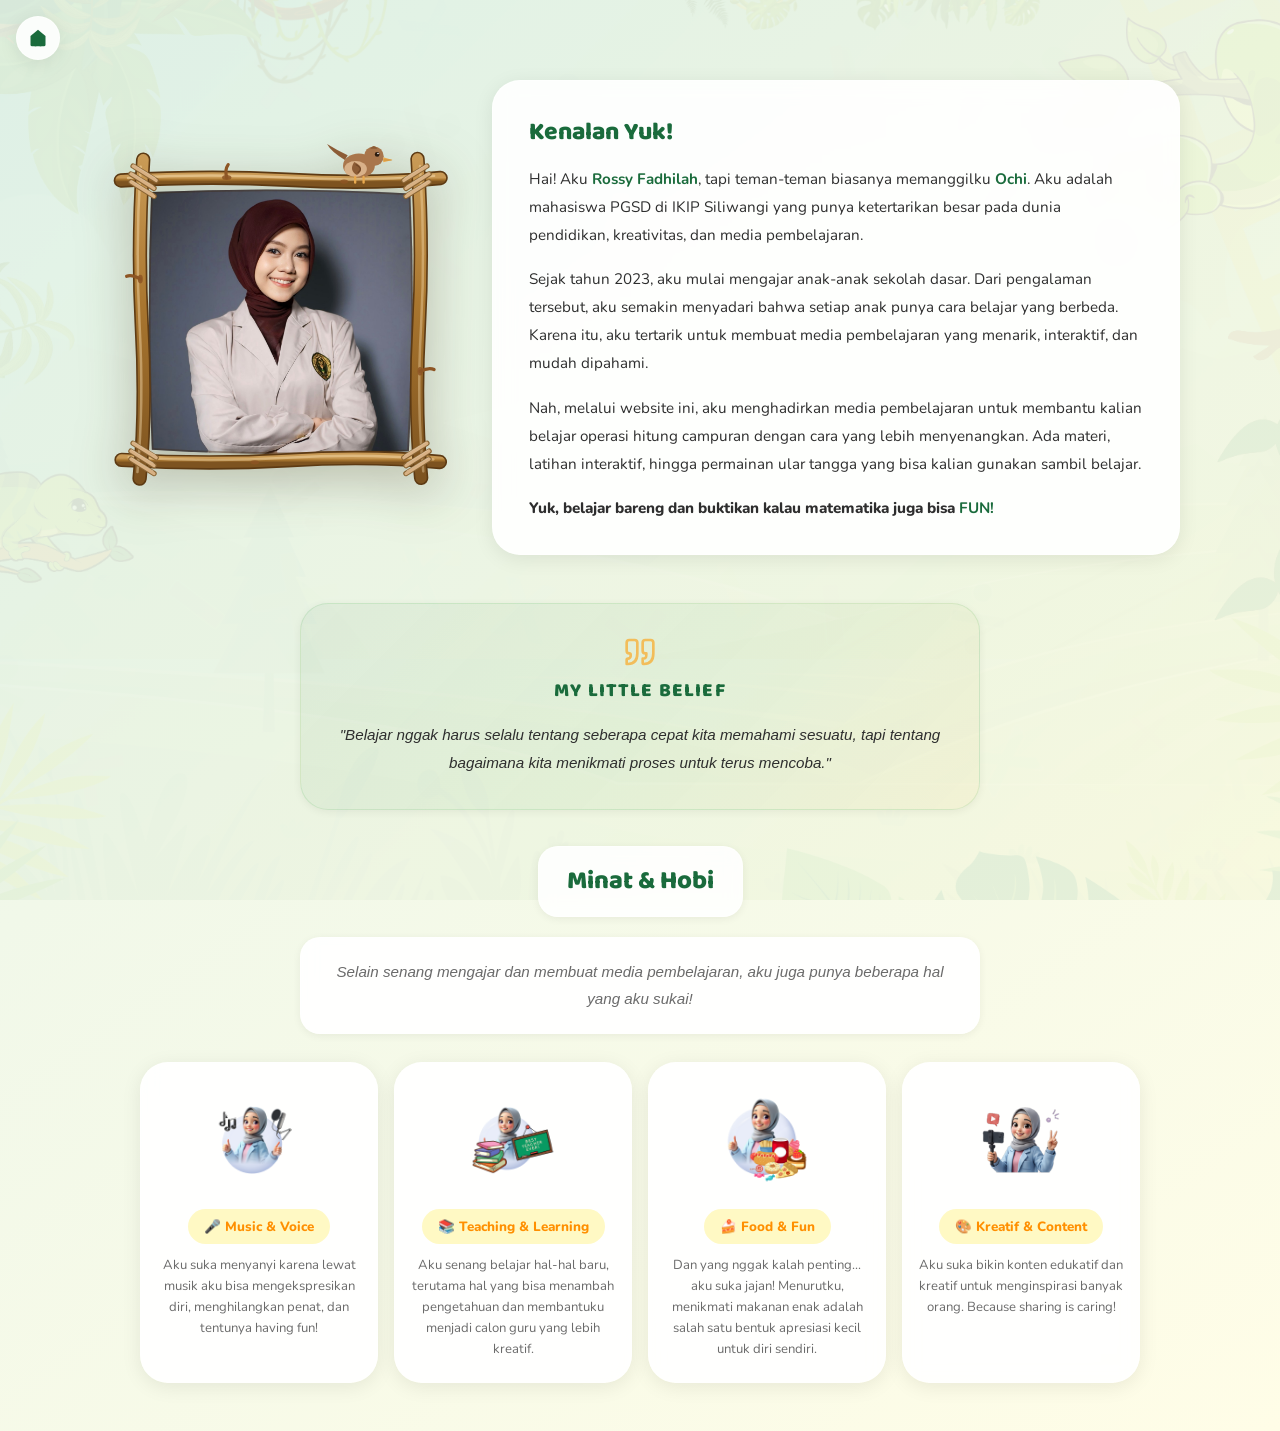
==== commit b04b04d8: "1.3" ====
--- a/about-us.html
+++ b/about-us.html
@@ -195,6 +195,7 @@
     </section>
   </main>
 
+  <script src="js/suara.js"></script>
   <script>
   document.addEventListener('DOMContentLoaded', function() {
     document.body.classList.add('ready');
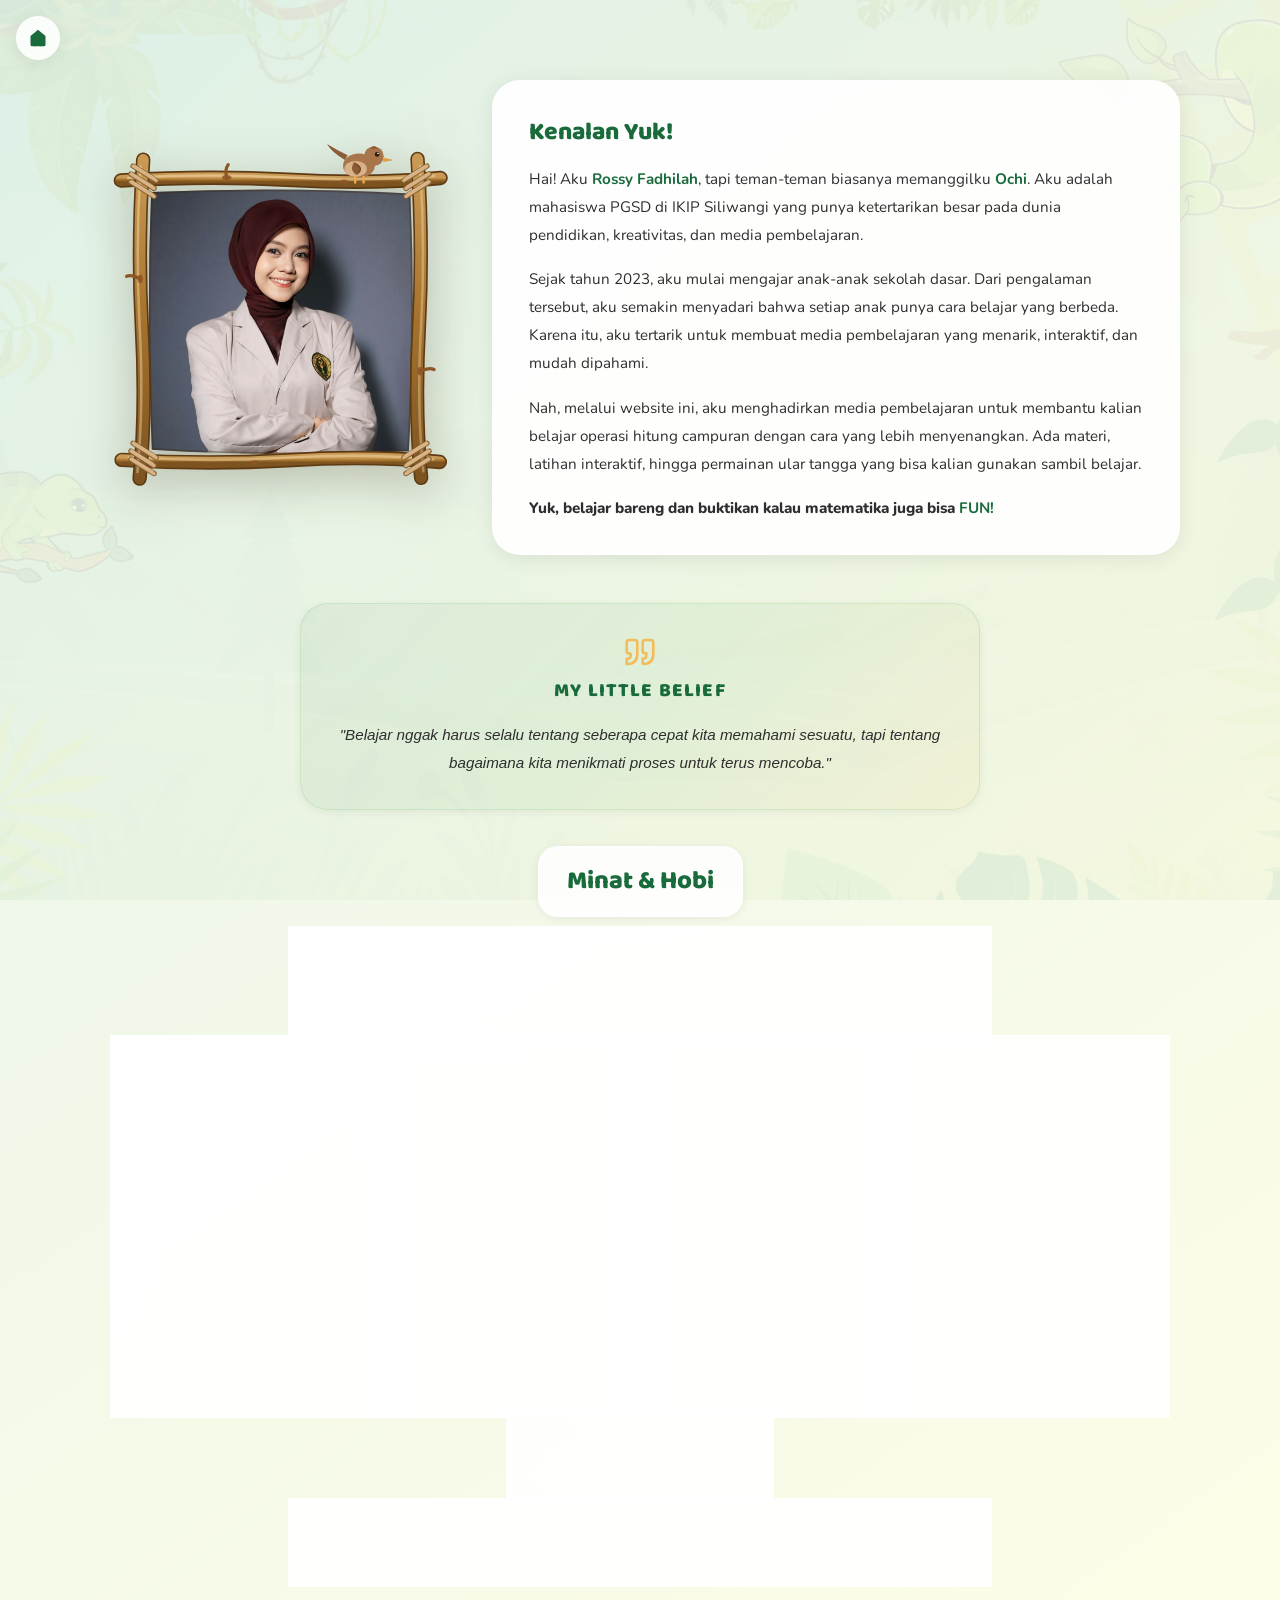
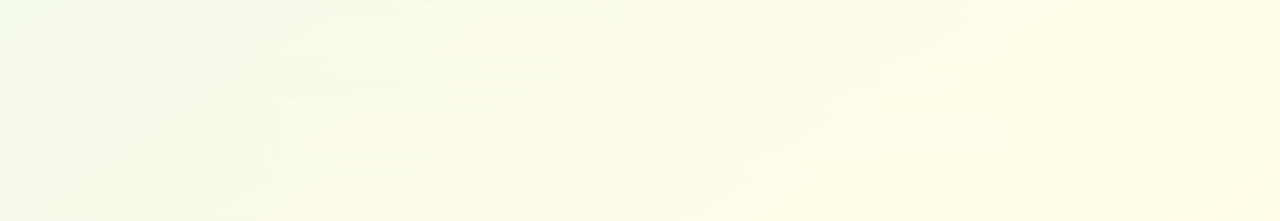
==== commit 1d87c627: "v1.5" ====
--- a/about-us.html
+++ b/about-us.html
@@ -193,6 +193,101 @@
         </div>
       </div>
     </section>
+
+    <!-- ============================================================
+         SOSIAL MEDIA & KONTAK
+
+         Logonya memakai berkas resmi yang dikirim klien
+         (asset/sosmed/*.png) — bukan gambar buatan sendiri. Keempatnya
+         sudah berbentuk lingkaran dengan latar transparan, jadi wadahnya
+         dibiarkan bening dan hanya diberi bayangan tipis; itu perlu
+         supaya logo Gmail yang lingkarannya putih tetap terlihat batas
+         tepinya di atas kartu yang juga putih.
+
+         Tautan platform dibuka di tab baru (target="_blank") supaya
+         halaman ini tidak ikut berpindah — penting karena situsnya
+         dibuka langsung dari berkas, jadi tombol "kembali" tidak selalu
+         ada. rel="noopener noreferrer" dipakai sesuai praktik umum.
+         Kartu email TIDAK memakai target="_blank": mailto: cukup
+         diserahkan ke aplikasi surat, kalau dipaksa tab baru sebagian
+         peramban meninggalkan tab kosong.
+         ============================================================ -->
+    <section class="sosmed-section">
+      <h2 class="interests-title">Temukan Aku Di</h2>
+
+      <div class="sosmed-desc">
+        Mau tanya-tanya atau lihat kegiatan &amp; kontenku yang lain? Mampir ke sini ya!
+      </div>
+
+      <div class="sosmed-grid">
+        <a class="sosmed-card" style="--aksen:#d62976"
+           href="https://www.instagram.com/rossyfadhilah.ir"
+           target="_blank" rel="noopener noreferrer"
+           aria-label="Instagram rossyfadhilah.ir, terbuka di tab baru">
+          <span class="sosmed-ikon">
+            <img src="asset/sosmed/instagram.png" alt="" width="160" height="160">
+          </span>
+          <span class="sosmed-teks">
+            <span class="sosmed-nama">Instagram</span>
+            <span class="sosmed-akun">@rossyfadhilah.ir</span>
+          </span>
+          <svg class="sosmed-panah" viewBox="0 0 24 24" aria-hidden="true" fill="none"
+               stroke="currentColor" stroke-width="2.2" stroke-linecap="round" stroke-linejoin="round">
+            <path d="M7 17 17 7"/><path d="M9.5 7H17v7.5"/>
+          </svg>
+        </a>
+
+        <a class="sosmed-card" style="--aksen:#1f2733"
+           href="https://www.tiktok.com/@rossyfadhilah.ir"
+           target="_blank" rel="noopener noreferrer"
+           aria-label="TikTok rossyfadhilah.ir, terbuka di tab baru">
+          <span class="sosmed-ikon">
+            <img src="asset/sosmed/tiktok.png" alt="" width="160" height="160">
+          </span>
+          <span class="sosmed-teks">
+            <span class="sosmed-nama">TikTok</span>
+            <span class="sosmed-akun">@rossyfadhilah.ir</span>
+          </span>
+          <svg class="sosmed-panah" viewBox="0 0 24 24" aria-hidden="true" fill="none"
+               stroke="currentColor" stroke-width="2.2" stroke-linecap="round" stroke-linejoin="round">
+            <path d="M7 17 17 7"/><path d="M9.5 7H17v7.5"/>
+          </svg>
+        </a>
+
+        <a class="sosmed-card" style="--aksen:#0a66c2"
+           href="https://id.linkedin.com/in/rossy-fadhilah-irjaki-640160326"
+           target="_blank" rel="noopener noreferrer"
+           aria-label="LinkedIn Rossy Fadhilah, terbuka di tab baru">
+          <span class="sosmed-ikon">
+            <img src="asset/sosmed/linkedin.png" alt="" width="160" height="160">
+          </span>
+          <span class="sosmed-teks">
+            <span class="sosmed-nama">LinkedIn</span>
+            <span class="sosmed-akun">Rossy Fadhilah</span>
+          </span>
+          <svg class="sosmed-panah" viewBox="0 0 24 24" aria-hidden="true" fill="none"
+               stroke="currentColor" stroke-width="2.2" stroke-linecap="round" stroke-linejoin="round">
+            <path d="M7 17 17 7"/><path d="M9.5 7H17v7.5"/>
+          </svg>
+        </a>
+
+        <a class="sosmed-card" style="--aksen:#ea4335"
+           href="mailto:rossyfadhilahir@gmail.com"
+           aria-label="Kirim email ke rossyfadhilahir@gmail.com">
+          <span class="sosmed-ikon">
+            <img src="asset/sosmed/email.png" alt="" width="160" height="160">
+          </span>
+          <span class="sosmed-teks">
+            <span class="sosmed-nama">Email</span>
+            <span class="sosmed-akun">rossyfadhilahir@gmail.com</span>
+          </span>
+          <svg class="sosmed-panah" viewBox="0 0 24 24" aria-hidden="true" fill="none"
+               stroke="currentColor" stroke-width="2.2" stroke-linecap="round" stroke-linejoin="round">
+            <path d="M4 7.5 12 13l8-5.5"/><rect x="3" y="5" width="18" height="14" rx="2.5"/>
+          </svg>
+        </a>
+      </div>
+    </section>
   </main>
 
   <script src="js/suara.js"></script>
--- a/css/about-us.css
+++ b/css/about-us.css
@@ -379,3 +379,152 @@
     padding: 6px 12px;
   }
 }
+
+/* ============================================
+   SOSIAL MEDIA
+
+   Tiga kartu tautan ke LinkedIn, Instagram, dan TikTok. Warna khas
+   tiap platform dikirim dari HTML lewat variabel --aksen, jadi
+   menambah platform baru cukup menyalin satu kartu dan mengganti
+   satu warna — tidak perlu aturan CSS baru per platform.
+   ============================================ */
+.sosmed-section {
+  text-align: center;
+  margin-top: 34px;
+}
+
+.sosmed-desc {
+  max-width: 680px;
+  margin: 0 auto 24px;
+  padding: 18px 24px;
+  background: var(--surface-card);
+  border: 1px solid rgba(255, 255, 255, 0.5);
+  border-radius: var(--radius-lg);
+  box-shadow: var(--shadow-sm);
+  backdrop-filter: blur(8px);
+  -webkit-backdrop-filter: blur(8px);
+  font-size: 0.95rem;
+  color: var(--color-text-muted);
+  line-height: 1.75;
+  font-style: italic;
+}
+
+/* Dua kolom, bukan empat: alamat emailnya panjang dan butuh ruang
+   supaya tidak terpangkas jadi "rossyfadhilahir@gmai…". */
+.sosmed-grid {
+  display: grid;
+  grid-template-columns: repeat(2, 1fr);
+  gap: 16px;
+  max-width: 760px;
+  margin: 0 auto;
+}
+
+.sosmed-card {
+  display: flex;
+  align-items: center;
+  gap: 13px;
+  padding: 15px 16px;
+  text-align: left;
+  text-decoration: none;
+  background: var(--surface-card);
+  border: 1px solid rgba(255, 255, 255, 0.5);
+  border-radius: var(--radius-xl);
+  box-shadow: var(--shadow-md);
+  backdrop-filter: blur(8px);
+  -webkit-backdrop-filter: blur(8px);
+  transition: transform var(--duration-normal) var(--ease-out),
+              box-shadow var(--duration-normal) var(--ease-out),
+              border-color var(--duration-normal) var(--ease-out);
+}
+
+.sosmed-card:hover,
+.sosmed-card:focus-visible {
+  transform: translateY(-4px);
+  border-color: var(--aksen, var(--color-forest));
+  box-shadow: 0 14px 30px rgba(0, 0, 0, 0.14);
+  outline: none;
+}
+
+.sosmed-card:focus-visible {
+  box-shadow: 0 0 0 3px rgba(255, 255, 255, 0.9),
+              0 0 0 6px var(--aksen, var(--color-forest));
+}
+
+/* Logo resminya sudah berbentuk lingkaran berlatar transparan, jadi
+   wadahnya dibiarkan bening. Bayangan + garis tepi tipis tetap dipasang
+   supaya logo Gmail — yang lingkarannya putih — tidak lenyap di atas
+   kartu yang juga putih. */
+.sosmed-ikon {
+  flex: 0 0 auto;
+  width: 48px;
+  height: 48px;
+  border-radius: 50%;
+  display: grid;
+  place-items: center;
+  box-shadow: 0 4px 11px rgba(0, 0, 0, 0.16),
+              0 0 0 1px rgba(0, 0, 0, 0.06);
+}
+
+.sosmed-ikon img {
+  width: 100%;
+  height: 100%;
+  border-radius: 50%;
+  display: block;
+  object-fit: cover;
+}
+
+.sosmed-teks {
+  display: flex;
+  flex-direction: column;
+  gap: 1px;
+  min-width: 0;          /* supaya nama akun yang panjang boleh dipangkas */
+  flex: 1 1 auto;
+}
+
+.sosmed-nama {
+  font-family: var(--font-display);
+  font-weight: 800;
+  font-size: 1rem;
+  color: var(--color-forest);
+  line-height: 1.25;
+}
+
+.sosmed-akun {
+  font-size: 0.8rem;
+  color: var(--color-text-muted);
+  white-space: nowrap;
+  overflow: hidden;
+  text-overflow: ellipsis;
+}
+
+.sosmed-panah {
+  flex: 0 0 auto;
+  width: 17px;
+  height: 17px;
+  color: var(--aksen, var(--color-forest));
+  opacity: 0.55;
+  transition: transform var(--duration-normal) var(--ease-out),
+              opacity var(--duration-normal) var(--ease-out);
+}
+
+.sosmed-card:hover .sosmed-panah,
+.sosmed-card:focus-visible .sosmed-panah {
+  opacity: 1;
+  transform: translate(2px, -2px);
+}
+
+@media (prefers-reduced-motion: reduce) {
+  .sosmed-card,
+  .sosmed-panah { transition: none; }
+  .sosmed-card:hover,
+  .sosmed-card:focus-visible { transform: none; }
+}
+
+@media (max-width: 640px) {
+  .sosmed-grid { grid-template-columns: 1fr; max-width: 420px; }
+  .sosmed-card { padding: 13px 14px; }
+  .sosmed-ikon { width: 44px; height: 44px; }
+  .sosmed-nama { font-size: 0.95rem; }
+  .sosmed-akun { font-size: 0.78rem; }
+  .sosmed-desc { font-size: 0.88rem; padding: 15px 18px; }
+}
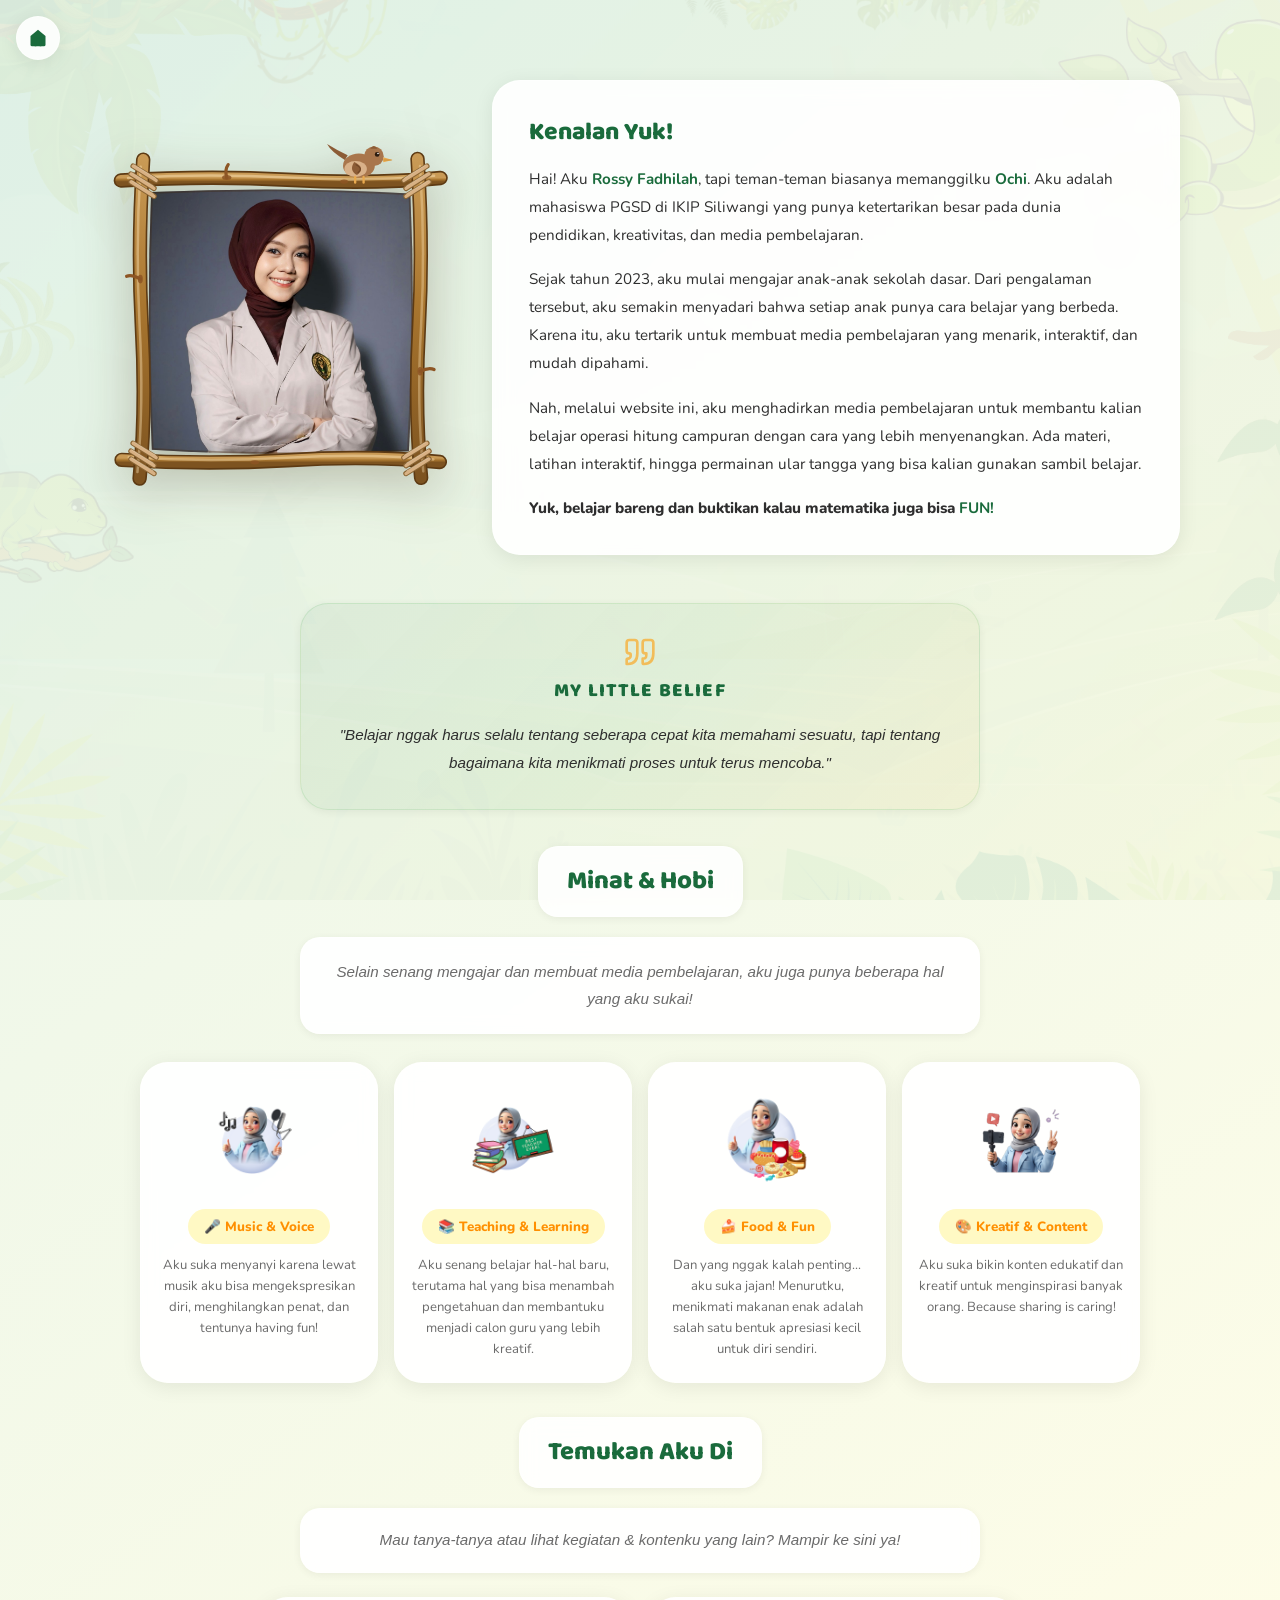
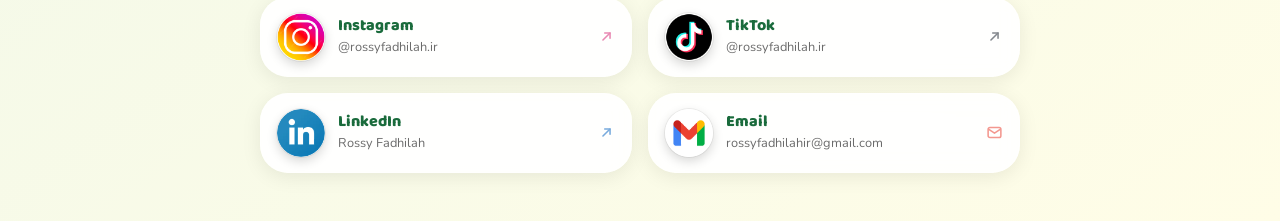
==== commit b8b04dc5: "v.1.6" ====
--- a/about-us.html
+++ b/about-us.html
@@ -255,7 +255,7 @@
         </a>
 
         <a class="sosmed-card" style="--aksen:#0a66c2"
-           href="https://id.linkedin.com/in/rossy-fadhilah-irjaki-640160326"
+           href="https://www.linkedin.com/in/rossy-fadhilah-640160326/"
            target="_blank" rel="noopener noreferrer"
            aria-label="LinkedIn Rossy Fadhilah, terbuka di tab baru">
           <span class="sosmed-ikon">
